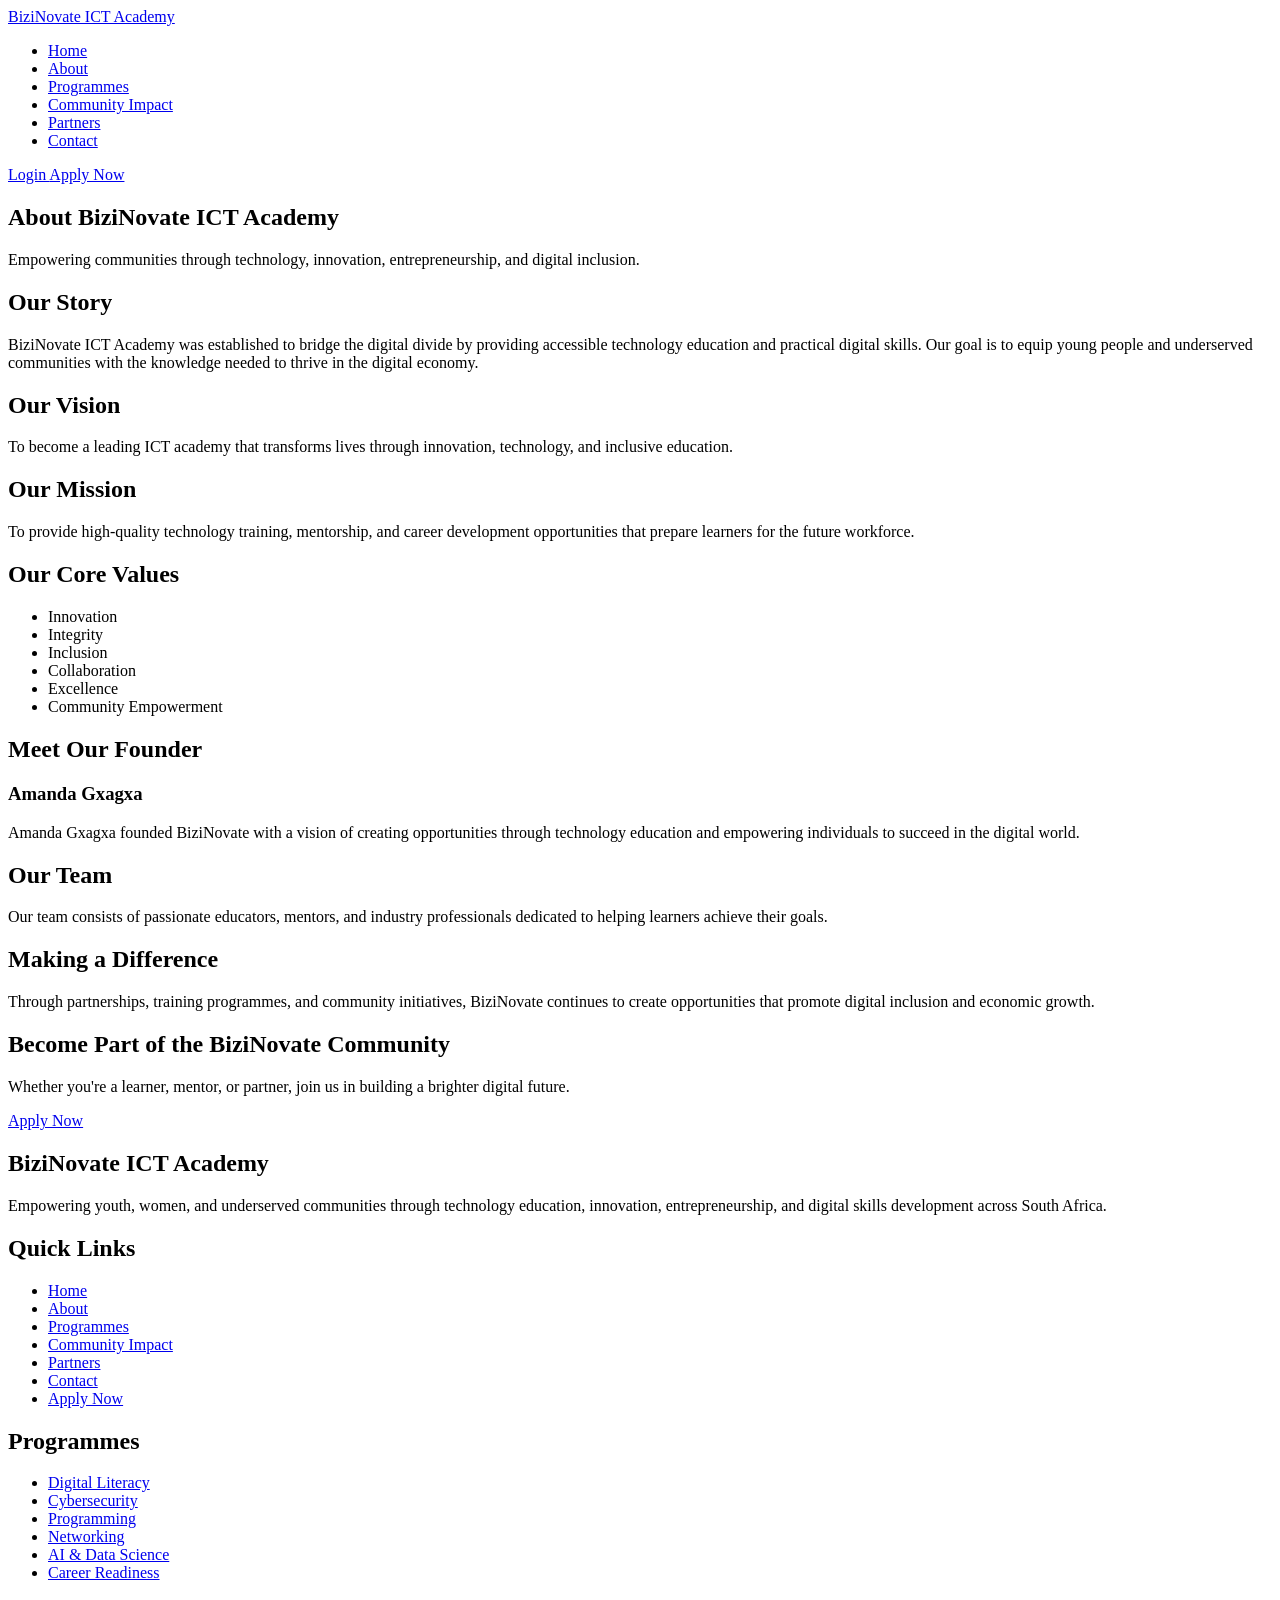
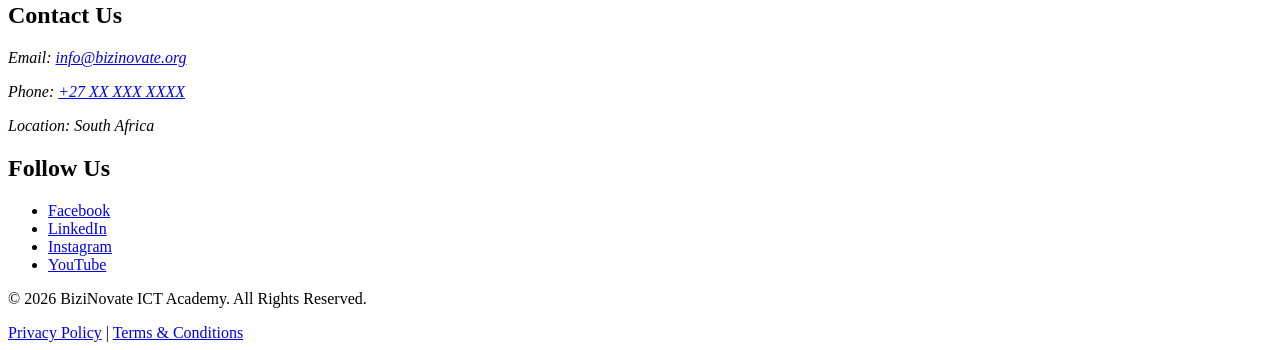
==== src/about.html @ 32bbc9ff "feat: added the about us section part" ====
<!DOCTYPE html>
<html lang="en">

<head>
    <meta charset="UTF-8">
    <meta name="viewport" content="width=device-width, initial-scale=1.0">

    <title>About Us | BiziNovate ICT Academy</title>

    <meta name="description"
        content="Learn about BiziNovate ICT Academy, our mission, vision, values, and commitment to empowering communities through technology education.">

    <link rel="stylesheet" href="assets/css/style.css">
</head>

<body>

    <div id="navbar"></div>

    <main>

        <section id="about-hero">

            <h1>About BiziNovate ICT Academy</h1>

            <p>
                Empowering communities through technology,
                innovation, entrepreneurship, and digital inclusion.
            </p>

        </section>

        <section id="our-story">

            <h2>Our Story</h2>

            <p>
                BiziNovate ICT Academy was established to bridge the digital divide
                by providing accessible technology education and practical digital
                skills. Our goal is to equip young people and underserved
                communities with the knowledge needed to thrive in the digital
                economy.
            </p>

        </section>

        <section id="vision">

            <h2>Our Vision</h2>

            <p>
                To become a leading ICT academy that transforms lives through
                innovation, technology, and inclusive education.
            </p>

        </section>

        <section id="mission">

            <h2>Our Mission</h2>

            <p>
                To provide high-quality technology training, mentorship, and
                career development opportunities that prepare learners for the
                future workforce.
            </p>

        </section>

        <section id="values">

            <h2>Our Core Values</h2>

            <ul>
                <li>Innovation</li>
                <li>Integrity</li>
                <li>Inclusion</li>
                <li>Collaboration</li>
                <li>Excellence</li>
                <li>Community Empowerment</li>
            </ul>

        </section>

        <section id="founder">

            <h2>Meet Our Founder</h2>

            <article>

                <h3>Amanda Gxagxa</h3>

                <p>
                    Amanda Gxagxa founded BiziNovate with a vision of creating
                    opportunities through technology education and empowering
                    individuals to succeed in the digital world.
                </p>

            </article>

        </section>

        <section id="team">

            <h2>Our Team</h2>

            <p>
                Our team consists of passionate educators, mentors, and industry
                professionals dedicated to helping learners achieve their goals.
            </p>

        </section>

        <section id="impact">

            <h2>Making a Difference</h2>

            <p>
                Through partnerships, training programmes, and community
                initiatives, BiziNovate continues to create opportunities that
                promote digital inclusion and economic growth.
            </p>

        </section>

        <section id="about-cta">

            <h2>Become Part of the BiziNovate Community</h2>

            <p>
                Whether you're a learner, mentor, or partner, join us in building
                a brighter digital future.
            </p>

            <a href="apply.html">Apply Now</a>

        </section>

    </main>

    <div id="footer"></div>

    <script src="assets/js/include.js"></script>

</body>

</html>
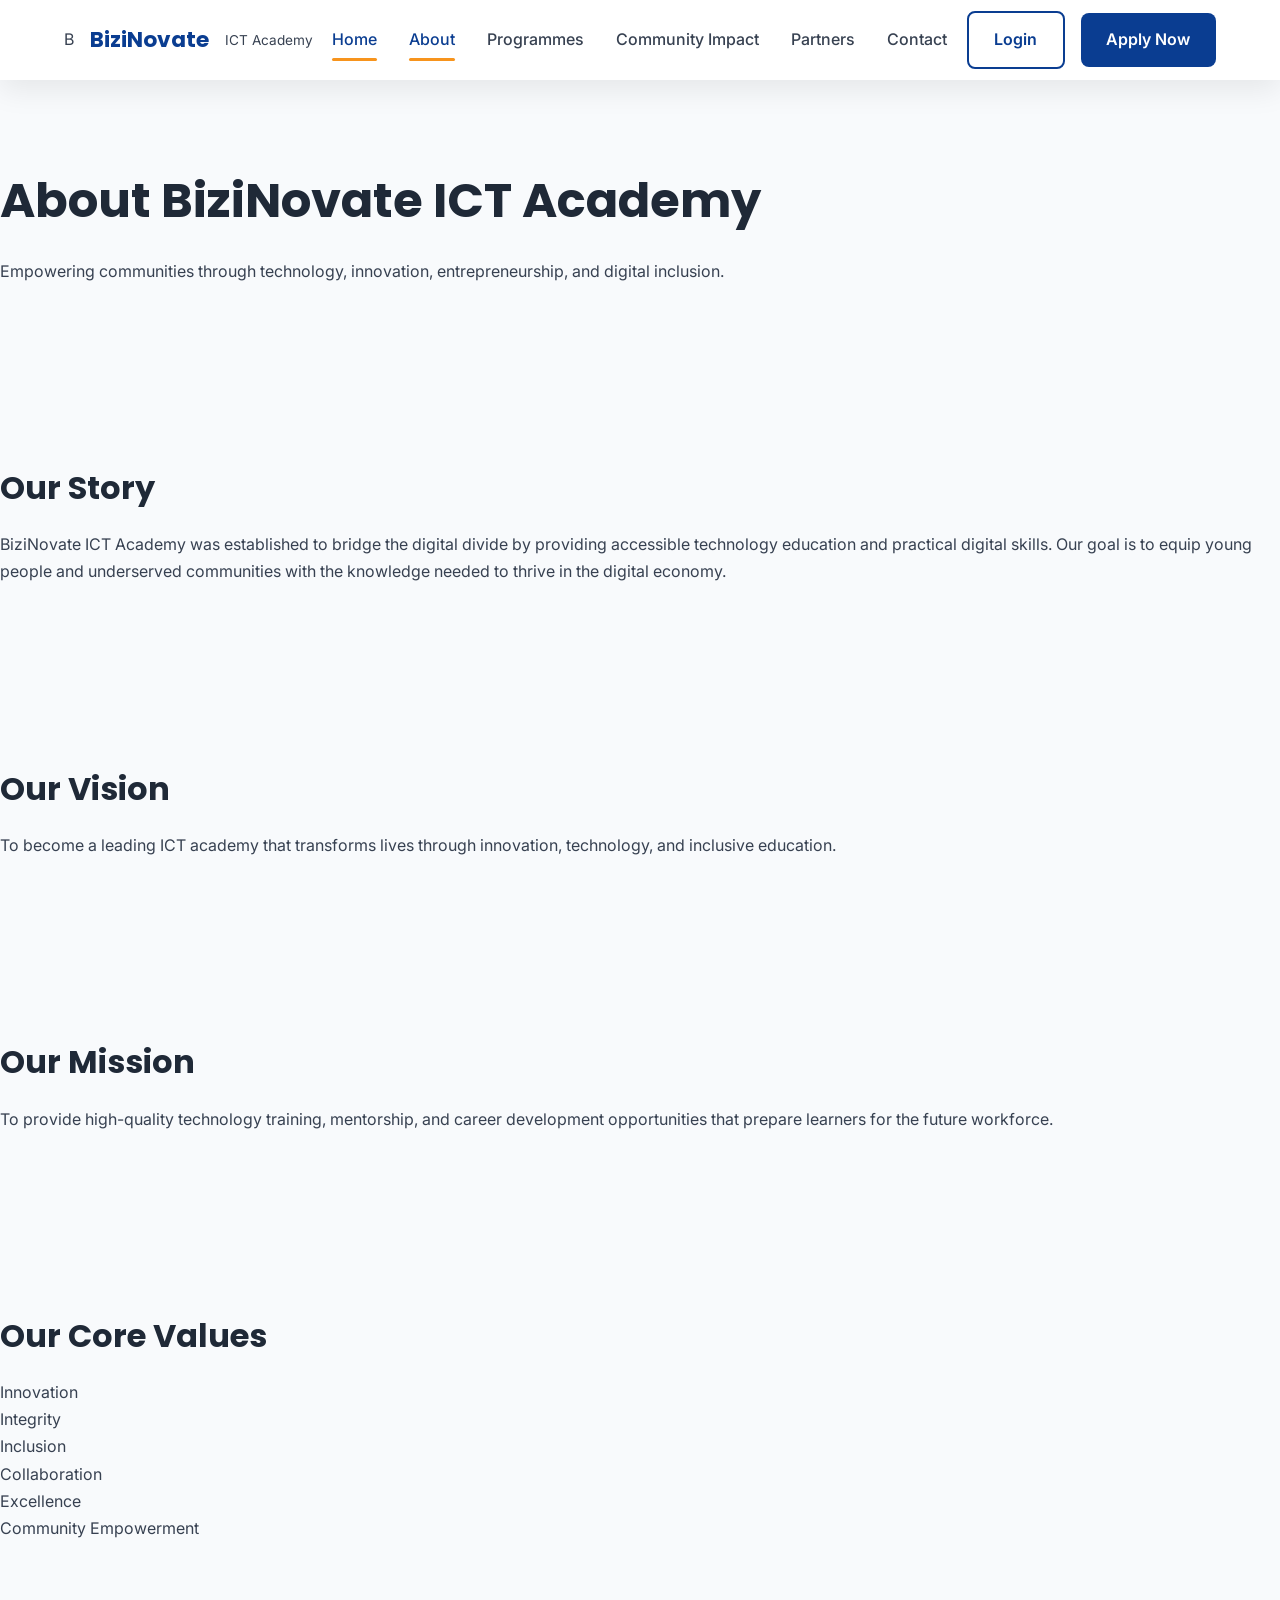
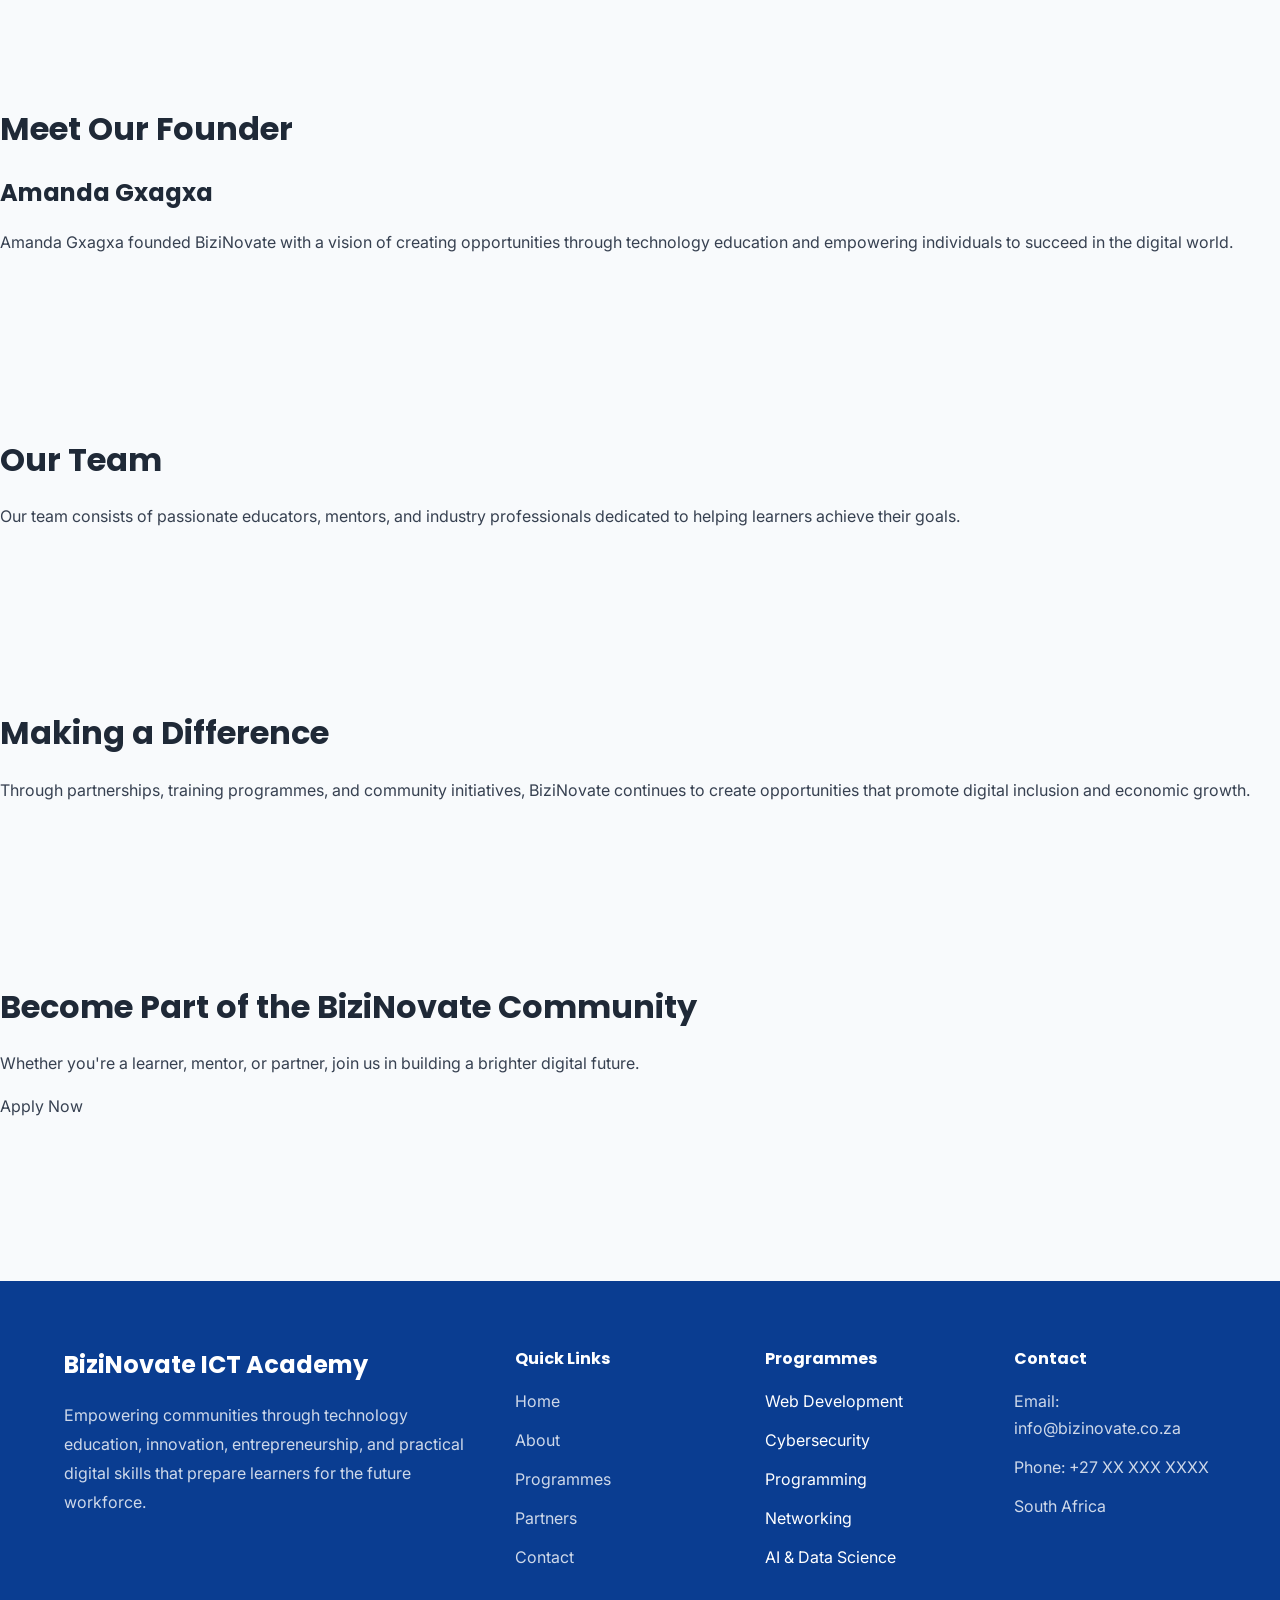
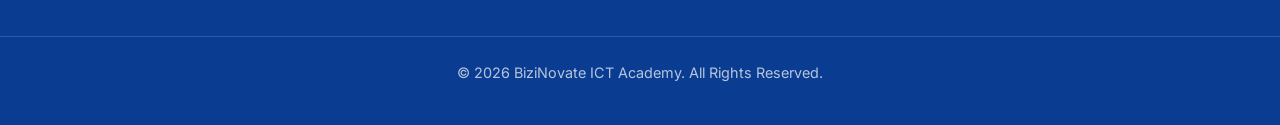
==== commit c3014023: "update: added the style but not permanent styles as i still want to see the structure i am making" ====
--- a/src/about.html
+++ b/src/about.html
@@ -11,6 +11,10 @@
         content="Learn about BiziNovate ICT Academy, our mission, vision, values, and commitment to empowering communities through technology education.">
 
     <link rel="stylesheet" href="assets/css/style.css">
+    <link rel="preconnect" href="https://fonts.googleapis.com">
+    <link rel="preconnect" href="https://fonts.gstatic.com" crossorigin>
+
+    <link href="https://fonts.googleapis.com/css2?family=Inter:wght@300;400;500;600;700&family=Poppins:wght@400;500;600;700;800&display=swap" rel="stylesheet">
 </head>
 
 <body>
--- a/src/assets/css/style.css
+++ b/src/assets/css/style.css
@@ -0,0 +1,8 @@
+@import url("variables.css");
+@import url("reset.css");
+@import url("typography.css");
+@import url("layout.css");
+@import url("components.css");
+@import url("utilities.css");
+@import url("responsive.css");
+@import url("../pages/home.css");
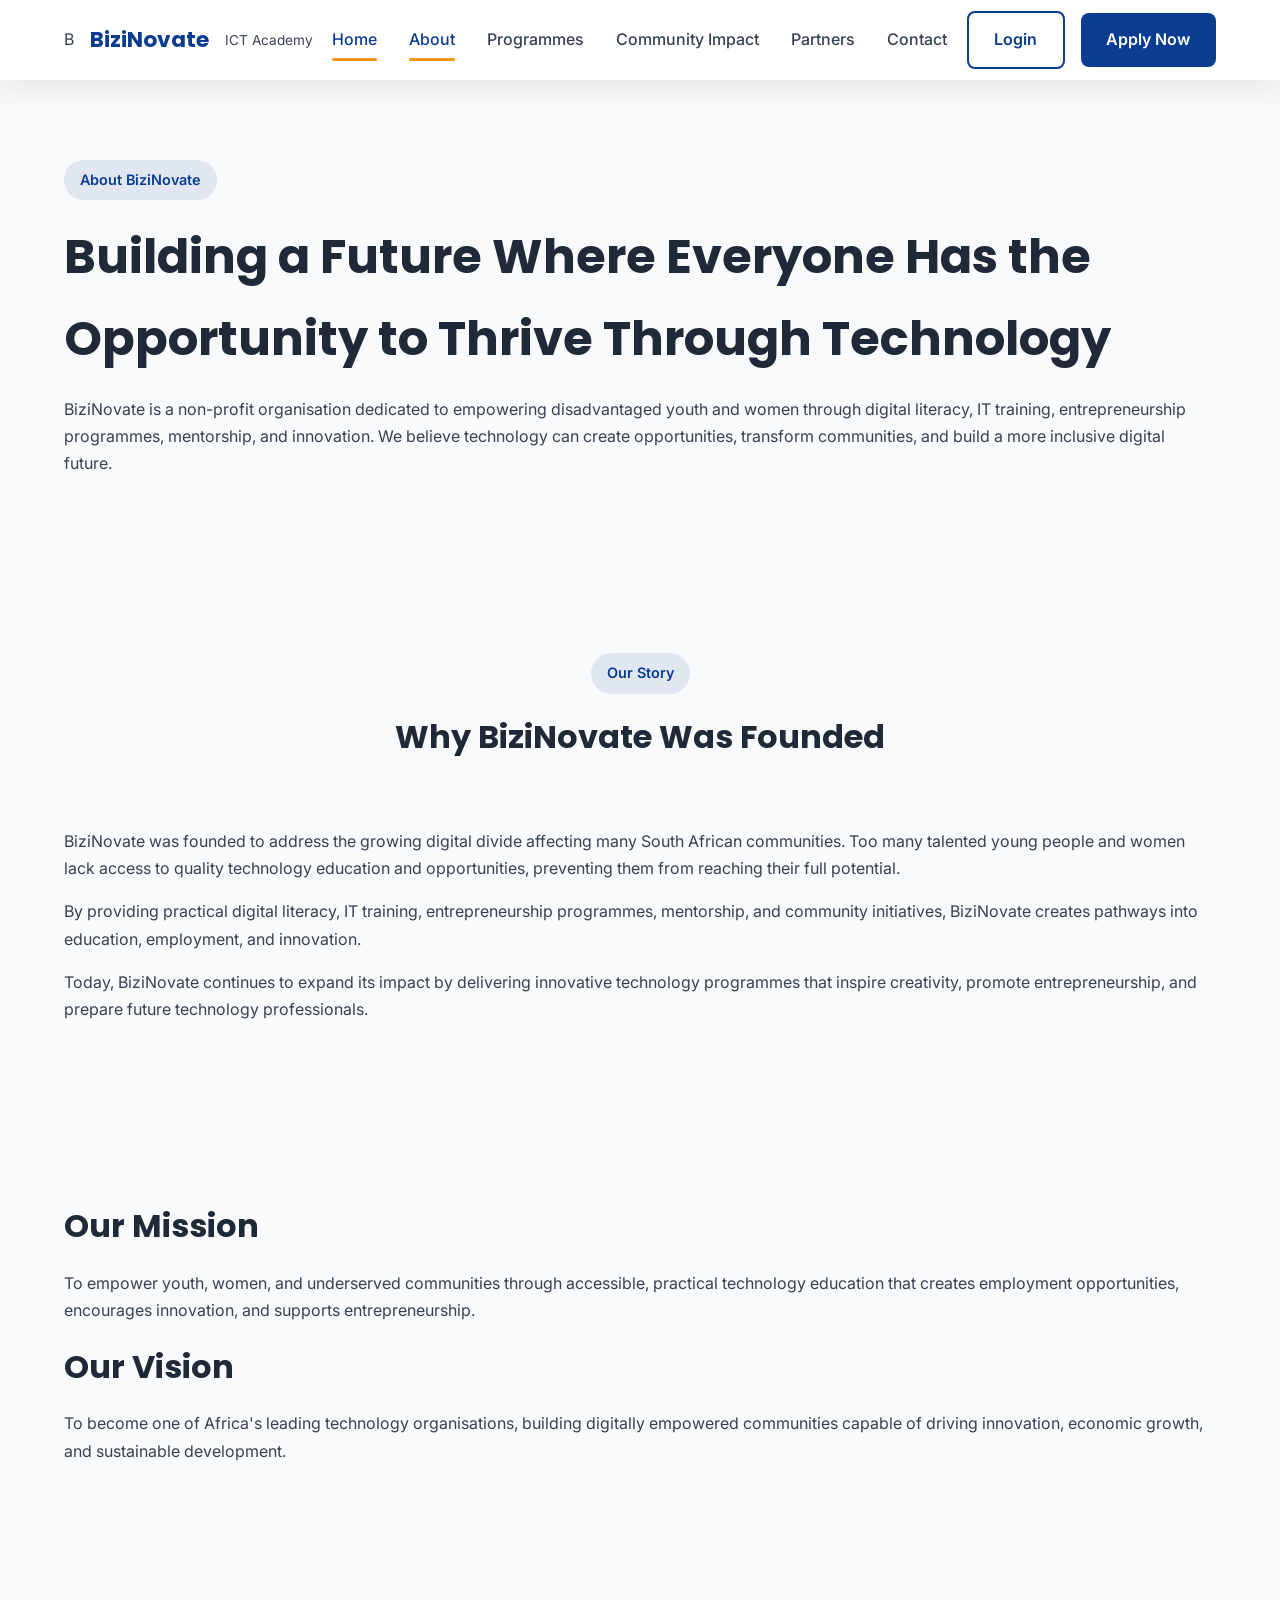
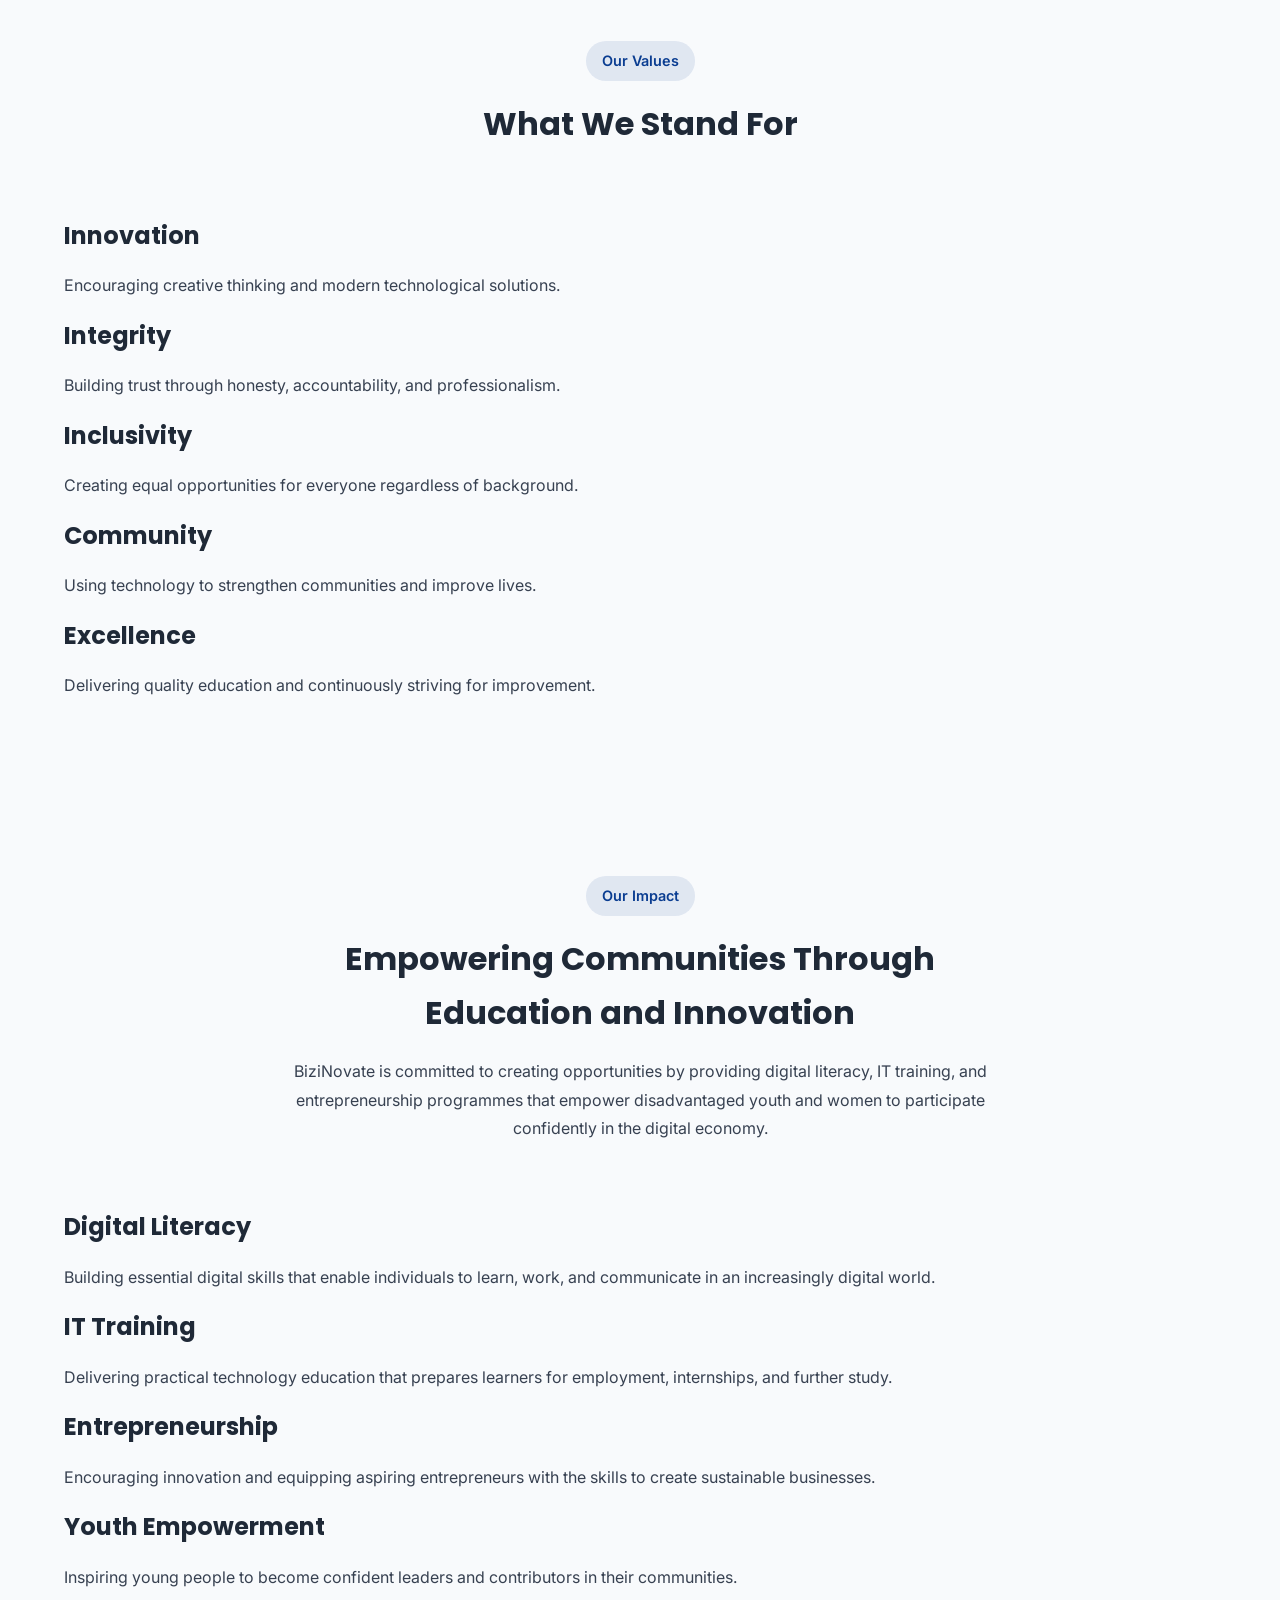
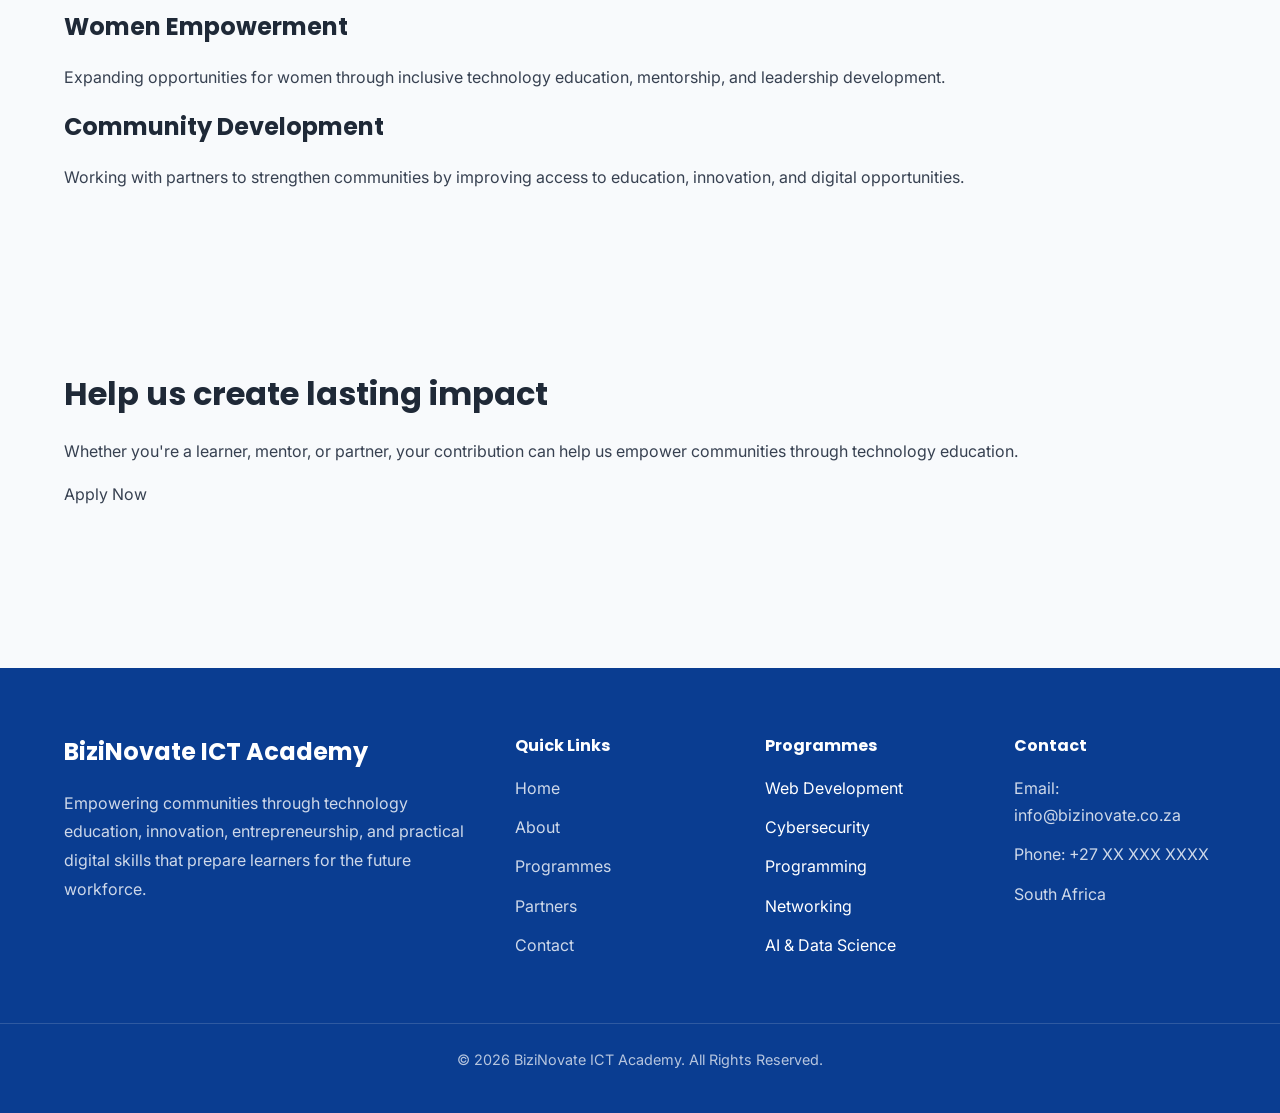
==== commit 2b43a1b1: "faet: added the about section made to tell more abot bizinovate" ====
--- a/src/about.html
+++ b/src/about.html
@@ -5,10 +5,10 @@
     <meta charset="UTF-8">
     <meta name="viewport" content="width=device-width, initial-scale=1.0">
 
-    <title>About Us | BiziNovate ICT Academy</title>
+    <title>About BiziNovate | Empowering Communities Through Technology</title>
 
     <meta name="description"
-        content="Learn about BiziNovate ICT Academy, our mission, vision, values, and commitment to empowering communities through technology education.">
+        content="Learn about BiziNovate, a non-profit organisation empowering disadvantaged youth and women through digital literacy, IT training, entrepreneurship, and community development programmes.">
 
     <link rel="stylesheet" href="assets/css/style.css">
     <link rel="preconnect" href="https://fonts.googleapis.com">
@@ -23,120 +23,303 @@
 
     <main>
 
-        <section id="about-hero">
-
-            <h1>About BiziNovate ICT Academy</h1>
-
-            <p>
-                Empowering communities through technology,
-                innovation, entrepreneurship, and digital inclusion.
-            </p>
-
-        </section>
-
-        <section id="our-story">
-
-            <h2>Our Story</h2>
-
-            <p>
-                BiziNovate ICT Academy was established to bridge the digital divide
-                by providing accessible technology education and practical digital
-                skills. Our goal is to equip young people and underserved
-                communities with the knowledge needed to thrive in the digital
-                economy.
-            </p>
-
-        </section>
-
-        <section id="vision">
-
-            <h2>Our Vision</h2>
-
-            <p>
-                To become a leading ICT academy that transforms lives through
-                innovation, technology, and inclusive education.
-            </p>
-
-        </section>
-
-        <section id="mission">
-
-            <h2>Our Mission</h2>
-
-            <p>
-                To provide high-quality technology training, mentorship, and
-                career development opportunities that prepare learners for the
-                future workforce.
-            </p>
-
-        </section>
-
-        <section id="values">
-
-            <h2>Our Core Values</h2>
-
-            <ul>
-                <li>Innovation</li>
-                <li>Integrity</li>
-                <li>Inclusion</li>
-                <li>Collaboration</li>
-                <li>Excellence</li>
-                <li>Community Empowerment</li>
-            </ul>
-
-        </section>
-
-        <section id="founder">
-
-            <h2>Meet Our Founder</h2>
-
-            <article>
-
-                <h3>Amanda Gxagxa</h3>
+        <section class="page-hero">
+
+            <div class="container">
+
+                <span class="section-subtitle">
+                    About BiziNovate
+                </span>
+
+                <h1>
+                   Building a Future Where Everyone Has the Opportunity to Thrive Through Technology
+                </h1>
 
                 <p>
-                    Amanda Gxagxa founded BiziNovate with a vision of creating
-                    opportunities through technology education and empowering
-                    individuals to succeed in the digital world.
+
+                    BiziNovate is a non-profit organisation dedicated to empowering disadvantaged youth
+                    and women through digital literacy, IT training, entrepreneurship programmes,
+                    mentorship, and innovation. We believe technology can create opportunities, transform 
+                    communities, and build a more inclusive digital future.
+
                 </p>
 
-            </article>
-
-        </section>
-
-        <section id="team">
-
-            <h2>Our Team</h2>
-
-            <p>
-                Our team consists of passionate educators, mentors, and industry
-                professionals dedicated to helping learners achieve their goals.
-            </p>
-
-        </section>
-
-        <section id="impact">
-
-            <h2>Making a Difference</h2>
-
-            <p>
-                Through partnerships, training programmes, and community
-                initiatives, BiziNovate continues to create opportunities that
-                promote digital inclusion and economic growth.
-            </p>
+            </div>
+
+        </section>
+
+        <section class="about-story">
+
+            <div class="container">
+
+                <div class="section-heading">
+
+                    <span class="section-subtitle">
+                        Our Story
+                    </span>
+
+                    <h2 class="section-title">
+                       Why BiziNovate Was Founded
+                    </h2>
+
+                </div>
+
+                <p>
+
+                    BiziNovate was founded to address the growing digital divide affecting many South 
+                    African communities. Too many talented young people and women lack access to 
+                    quality technology education and opportunities, preventing them from reaching their full 
+                    potential.
+
+                </p>
+
+                <p>
+
+                   By providing practical digital literacy, IT training, entrepreneurship programmes, 
+                   mentorship, and community initiatives, BiziNovate creates pathways into education, 
+                   employment, and innovation.
+
+                </p>
+
+                <p>
+
+                   Today, BiziNovate continues to expand its impact by delivering innovative
+                   technology programmes that inspire creativity, promote entrepreneurship,
+                   and prepare future technology professionals.
+
+                </p>
+
+            </div>
+
+        </section>
+
+        <section class="mission-vision">
+
+            <div class="container">
+
+                <div class="mission-card">
+
+                    <h2>Our Mission</h2>
+
+                    <p>
+
+                       To empower youth, women, and underserved communities through accessible,
+                       practical technology education that creates employment opportunities,
+                       encourages innovation, and supports entrepreneurship.
+
+                    </p>
+
+                </div>
+
+                <div class="vision-card">
+
+                    <h2>Our Vision</h2>
+
+                    <p>
+
+                       To become one of Africa's leading technology organisations, building
+                       digitally empowered communities capable of driving innovation,
+                       economic growth, and sustainable development.
+
+                    </p>
+
+                </div>
+
+            </div>
+
+        </section>
+
+        <section class="values">
+
+            <div class="container">
+
+                <div class="section-heading">
+
+                    <span class="section-subtitle">
+                        Our Values
+                    </span>
+
+                    <h2 class="section-title">
+                       What We Stand For
+                    </h2>
+
+                </div>
+
+                <div class="values-grid">
+
+                    <div class="value-card">
+
+                       <h3>Innovation</h3>
+
+                        <p>
+                           Encouraging creative thinking and modern technological solutions.
+                        </p>
+
+                    </div>
+
+                    <div class="value-card">
+
+                       <h3>Integrity</h3>
+
+                        <p>
+                           Building trust through honesty, accountability, and professionalism.
+                        </p>
+
+                    </div>
+
+                    <div class="value-card">
+
+                        <h3>Inclusivity</h3>
+
+                        <p>
+                           Creating equal opportunities for everyone regardless of background.
+                        </p>
+
+                    </div>
+
+                    <div class="value-card">
+
+                        <h3>Community</h3>
+
+                        <p>
+                           Using technology to strengthen communities and improve lives.
+                        </p>
+
+                    </div>
+
+                    <div class="value-card">
+
+                        <h3>Excellence</h3>
+
+                        <p>
+                          Delivering quality education and continuously striving for improvement.
+                        </p>
+
+                    </div>
+
+                </div>
+
+            </div>
+
+        </section>
+
+       <section class="our-impact">
+
+           <div class="container">
+
+               <div class="section-heading">
+
+                   <span class="section-subtitle">
+                        Our Impact
+                    </span>
+
+                    <h2 class="section-title">
+                       Empowering Communities Through Education and Innovation
+                    </h2>
+
+                    <p class="section-description">
+
+                        BiziNovate is committed to creating opportunities by providing
+                        digital literacy, IT training, and entrepreneurship programmes
+                        that empower disadvantaged youth and women to participate
+                        confidently in the digital economy.
+
+                    </p>
+
+                </div>
+
+                <div class="impact-grid">
+
+                    <div class="impact-card">
+
+                        <h3>Digital Literacy</h3>
+
+                        <p>
+                           Building essential digital skills that enable individuals
+                           to learn, work, and communicate in an increasingly digital world.
+                        </p>
+
+                    </div>
+
+                    <div class="impact-card">
+
+                       <h3>IT Training</h3>
+
+                       <p>
+                           Delivering practical technology education that prepares
+                           learners for employment, internships, and further study.
+                        </p>
+
+                    </div>
+
+                    <div class="impact-card">
+
+                       <h3>Entrepreneurship</h3>
+
+                       <p>
+                           Encouraging innovation and equipping aspiring entrepreneurs
+                           with the skills to create sustainable businesses.
+                        </p>
+
+                    </div>
+
+                    <div class="impact-card">
+
+                        <h3>Youth Empowerment</h3>
+
+                        <p>
+                           Inspiring young people to become confident leaders and
+                           contributors in their communities.
+                        </p>
+
+                    </div>
+
+                    <div class="impact-card">
+
+                       <h3>Women Empowerment</h3>
+
+                        <p>
+                           Expanding opportunities for women through inclusive
+                           technology education, mentorship, and leadership development.
+                        </p>
+
+                    </div>
+
+                    <div class="impact-card">
+
+                       <h3>Community Development</h3>
+
+                       <p>
+                           Working with partners to strengthen communities by improving
+                           access to education, innovation, and digital opportunities.
+                        </p>
+
+                    </div>
+
+                </div>
+
+            </div>
 
         </section>
 
         <section id="about-cta">
-
-            <h2>Become Part of the BiziNovate Community</h2>
-
-            <p>
-                Whether you're a learner, mentor, or partner, join us in building
-                a brighter digital future.
-            </p>
-
-            <a href="apply.html">Apply Now</a>
+            
+            <div class="container">
+
+                <div class="cta-content">
+
+                    <h2>Help us create lasting impact</h2>
+
+                    <p>
+                        Whether you're a learner, mentor, or partner, your contribution
+                        can help us empower communities through technology education.
+                    </p>
+
+                    <a href="apply.html" class="cta-button">Apply Now</a>
+
+                </div>
+
+            </div>
 
         </section>
 
